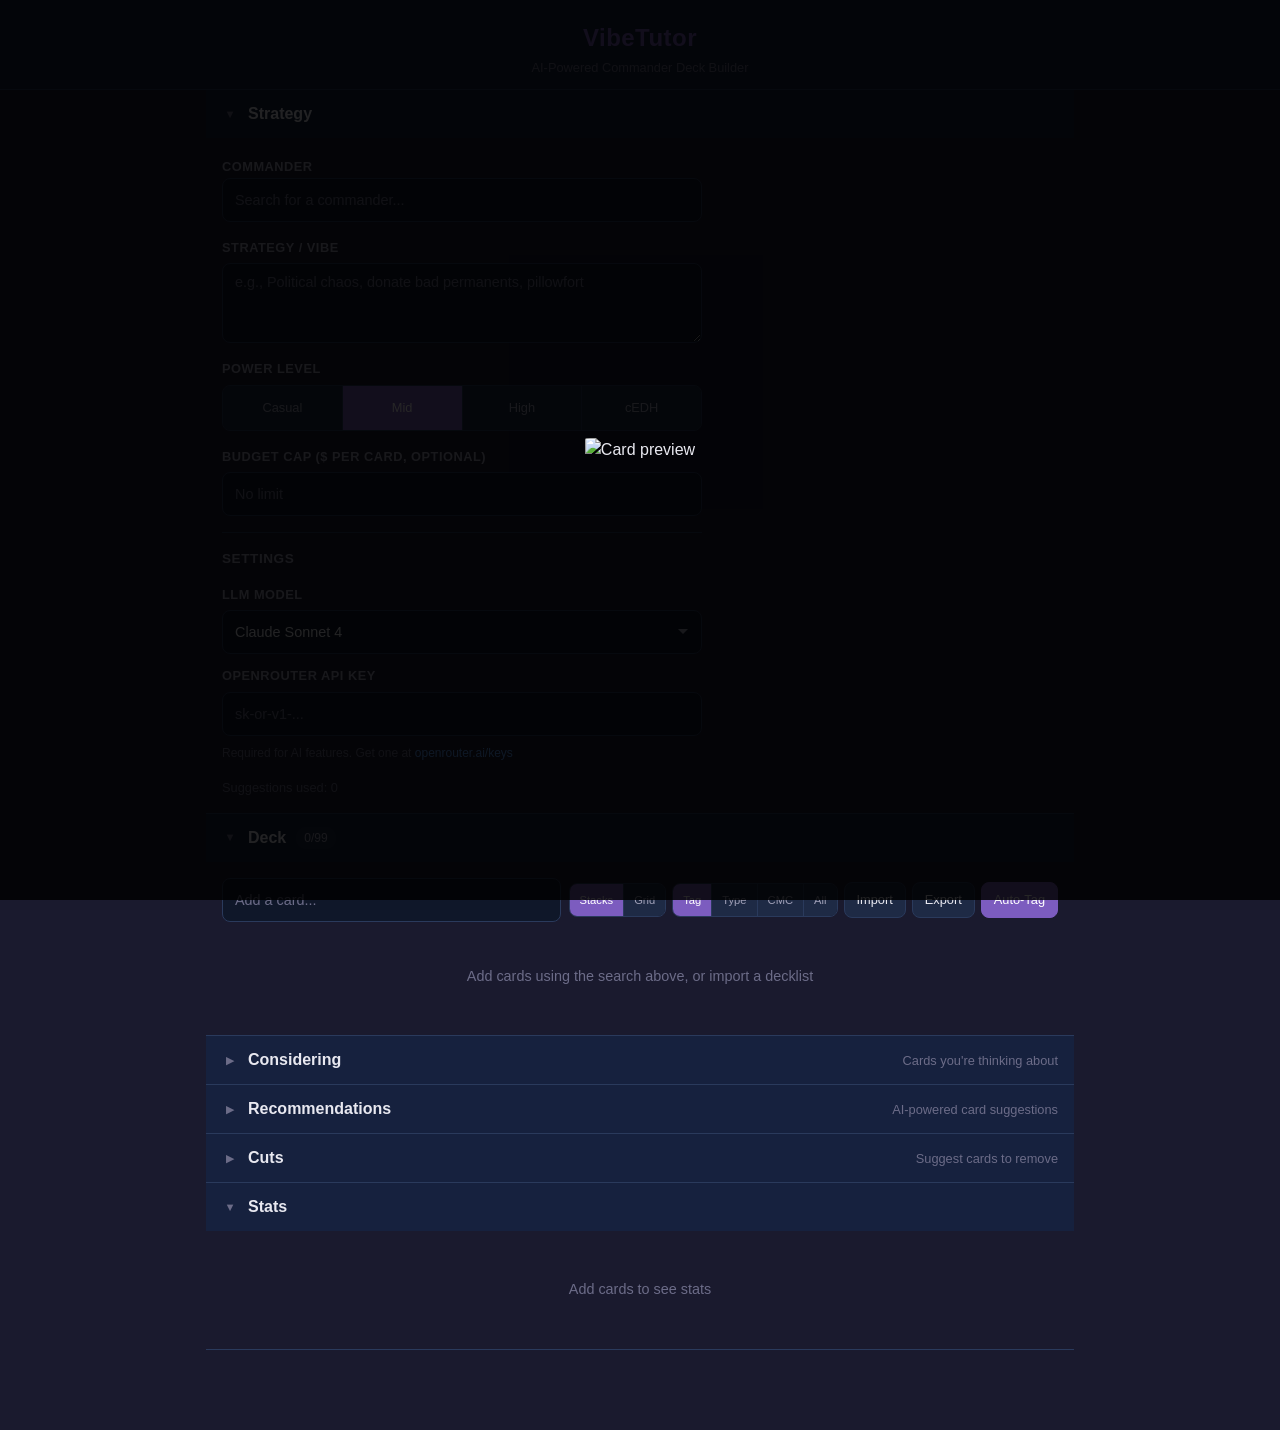
==== docs/index.html @ a7741da2 "Rename /site to /docs for GitHub Pages compatibility GitHub Pages only supports / (root) or /docs as" ====
<!DOCTYPE html>
<html lang="en">
<head>
  <meta charset="UTF-8">
  <meta name="viewport" content="width=device-width, initial-scale=1.0">
  <title>VibeTutor — MTG Deck Building Assistant</title>
  <link rel="stylesheet" href="css/style.css">
</head>
<body>
  <header class="app-header">
    <h1 class="app-title">VibeTutor</h1>
    <p class="app-subtitle">AI-Powered Commander Deck Builder</p>
  </header>

  <main class="sections-container">

    <!-- Strategy Section -->
    <section class="section" id="section-strategy" data-section="strategy" data-default-expanded="true">
      <div class="section-header" role="button" tabindex="0" aria-expanded="true" aria-controls="section-strategy-content">
        <span class="section-arrow">&#9660;</span>
        <span class="section-name">Strategy</span>
        <span class="section-badge" id="strategy-badge"></span>
        <span class="section-summary" id="strategy-summary"></span>
      </div>
      <div class="section-content" id="section-strategy-content">
        <div id="strategy-panel"></div>
      </div>
    </section>

    <!-- Deck Section -->
    <section class="section" id="section-deck" data-section="deck" data-default-expanded="true">
      <div class="section-header" role="button" tabindex="0" aria-expanded="true" aria-controls="section-deck-content">
        <span class="section-arrow">&#9660;</span>
        <span class="section-name">Deck</span>
        <span class="section-badge" id="deck-badge">0/99</span>
        <span class="section-summary" id="deck-summary"></span>
      </div>
      <div class="section-content" id="section-deck-content">
        <div id="deck-panel"></div>
      </div>
    </section>

    <!-- Considering Section -->
    <section class="section collapsed" id="section-considering" data-section="considering" data-default-expanded="false">
      <div class="section-header" role="button" tabindex="0" aria-expanded="false" aria-controls="section-considering-content">
        <span class="section-arrow">&#9654;</span>
        <span class="section-name">Considering</span>
        <span class="section-badge" id="considering-badge"></span>
        <span class="section-summary" id="considering-summary">Cards you're thinking about</span>
      </div>
      <div class="section-content" id="section-considering-content" hidden>
        <div id="considering-panel"></div>
      </div>
    </section>

    <!-- Recommendations Section -->
    <section class="section collapsed" id="section-recommendations" data-section="recommendations" data-default-expanded="false">
      <div class="section-header" role="button" tabindex="0" aria-expanded="false" aria-controls="section-recommendations-content">
        <span class="section-arrow">&#9654;</span>
        <span class="section-name">Recommendations</span>
        <span class="section-badge" id="recommendations-badge"></span>
        <span class="section-summary" id="recommendations-summary">AI-powered card suggestions</span>
      </div>
      <div class="section-content" id="section-recommendations-content" hidden>
        <div id="recommendations-panel"></div>
      </div>
    </section>

    <!-- Cuts Section -->
    <section class="section collapsed" id="section-cuts" data-section="cuts" data-default-expanded="false">
      <div class="section-header" role="button" tabindex="0" aria-expanded="false" aria-controls="section-cuts-content">
        <span class="section-arrow">&#9654;</span>
        <span class="section-name">Cuts</span>
        <span class="section-badge" id="cuts-badge"></span>
        <span class="section-summary" id="cuts-summary">Suggest cards to remove</span>
      </div>
      <div class="section-content" id="section-cuts-content" hidden>
        <div id="cuts-panel"></div>
      </div>
    </section>

    <!-- Stats Section -->
    <section class="section" id="section-stats" data-section="stats" data-default-expanded="true">
      <div class="section-header" role="button" tabindex="0" aria-expanded="true" aria-controls="section-stats-content">
        <span class="section-arrow">&#9660;</span>
        <span class="section-name">Stats</span>
        <span class="section-badge" id="stats-badge"></span>
        <span class="section-summary" id="stats-summary"></span>
      </div>
      <div class="section-content" id="section-stats-content">
        <div id="stats-panel"></div>
      </div>
    </section>

  </main>

  <!-- Toast container -->
  <div id="toast-container" class="toast-container" role="status" aria-live="polite"></div>

  <!-- Card overlay -->
  <div id="card-overlay" class="card-overlay" role="dialog" aria-label="Card preview" hidden>
    <div class="card-overlay-backdrop"></div>
    <img class="card-overlay-image" src="" alt="Card preview">
  </div>

  <script type="module" src="js/app.js"></script>
</body>
</html>
---- docs/css/style.css ----
/* ===== CSS Custom Properties (Dark Theme) ===== */
:root {
  --bg-primary: #1a1a2e;
  --bg-secondary: #16213e;
  --bg-card: #1e2a45;
  --bg-input: #0f1729;
  --bg-hover: #253555;

  --text-primary: #e8e8f0;
  --text-secondary: #a0a0b8;
  --text-muted: #6c6c88;

  --accent-primary: #7c5cbf;
  --accent-secondary: #5c9cf5;
  --accent-success: #4caf50;
  --accent-warning: #f5a623;
  --accent-danger: #e74c3c;

  --border-color: #2a3a5c;
  --border-radius: 8px;
  --border-radius-sm: 4px;

  /* MTG colors */
  --mtg-white: #f9faf4;
  --mtg-blue: #0e68ab;
  --mtg-black: #150b00;
  --mtg-red: #d3202a;
  --mtg-green: #00733e;
  --mtg-colorless: #9ca3a8;

  --section-header-height: 48px;
  --touch-target: 44px;
  --stack-clip-height: 35px;

  --transition-fast: 150ms ease;
  --transition-normal: 250ms ease;

  --font-sans: -apple-system, BlinkMacSystemFont, 'Segoe UI', Roboto, Helvetica, Arial, sans-serif;
  --font-mono: 'SF Mono', 'Fira Code', 'Fira Mono', Menlo, Consolas, monospace;
}

/* ===== Reset & Base ===== */
*, *::before, *::after {
  box-sizing: border-box;
  margin: 0;
  padding: 0;
}

html {
  font-size: 16px;
  -webkit-text-size-adjust: 100%;
}

body {
  font-family: var(--font-sans);
  background-color: var(--bg-primary);
  color: var(--text-primary);
  line-height: 1.5;
  min-height: 100vh;
  overflow-x: hidden;
  -webkit-font-smoothing: antialiased;
}

/* ===== App Header ===== */
.app-header {
  text-align: center;
  padding: 20px 16px 12px;
  border-bottom: 1px solid var(--border-color);
  background: var(--bg-secondary);
}

.app-title {
  font-size: 1.5rem;
  font-weight: 700;
  color: var(--accent-primary);
  letter-spacing: 0.02em;
}

.app-subtitle {
  font-size: 0.8rem;
  color: var(--text-muted);
  margin-top: 2px;
}

/* ===== Sections Container ===== */
.sections-container {
  max-width: 900px;
  margin: 0 auto;
  padding: 0 0 80px;
}

/* ===== Section ===== */
.section {
  border-bottom: 1px solid var(--border-color);
}

.section-header {
  display: flex;
  align-items: center;
  gap: 10px;
  min-height: var(--section-header-height);
  padding: 0 16px;
  cursor: pointer;
  user-select: none;
  -webkit-user-select: none;
  background: var(--bg-secondary);
  transition: background var(--transition-fast);
}

.section-header:hover {
  background: var(--bg-hover);
}

.section-header:focus-visible {
  outline: 2px solid var(--accent-secondary);
  outline-offset: -2px;
}

.section-arrow {
  font-size: 0.7rem;
  color: var(--text-muted);
  width: 16px;
  text-align: center;
  flex-shrink: 0;
  transition: transform var(--transition-fast);
}

.section-name {
  font-size: 1rem;
  font-weight: 600;
  color: var(--text-primary);
  flex-shrink: 0;
}

.section-badge {
  font-size: 0.75rem;
  color: var(--text-secondary);
  background: var(--bg-card);
  padding: 2px 8px;
  border-radius: 10px;
  flex-shrink: 0;
}

.section-badge:empty {
  display: none;
}

.section-summary {
  font-size: 0.8rem;
  color: var(--text-muted);
  margin-left: auto;
  white-space: nowrap;
  overflow: hidden;
  text-overflow: ellipsis;
}

.section:not(.collapsed) .section-summary {
  display: none;
}

.section-content {
  padding: 16px;
  background: var(--bg-primary);
}

.section.collapsed .section-content {
  display: none;
}

/* ===== Buttons ===== */
.btn {
  display: inline-flex;
  align-items: center;
  justify-content: center;
  gap: 6px;
  min-height: var(--touch-target);
  padding: 8px 16px;
  font-size: 0.875rem;
  font-weight: 500;
  font-family: var(--font-sans);
  color: var(--text-primary);
  background: var(--bg-card);
  border: 1px solid var(--border-color);
  border-radius: var(--border-radius);
  cursor: pointer;
  transition: background var(--transition-fast), border-color var(--transition-fast);
  -webkit-tap-highlight-color: transparent;
}

.btn:hover {
  background: var(--bg-hover);
  border-color: var(--accent-secondary);
}

.btn:focus-visible {
  outline: 2px solid var(--accent-secondary);
  outline-offset: 2px;
}

.btn-primary {
  background: var(--accent-primary);
  border-color: var(--accent-primary);
  color: #fff;
}

.btn-primary:hover {
  background: #6a4bab;
  border-color: #6a4bab;
}

.btn-success {
  background: var(--accent-success);
  border-color: var(--accent-success);
  color: #fff;
}

.btn-danger {
  background: var(--accent-danger);
  border-color: var(--accent-danger);
  color: #fff;
}

.btn-warning {
  background: var(--accent-warning);
  border-color: var(--accent-warning);
  color: #1a1a2e;
}

.btn-sm {
  min-height: 36px;
  padding: 6px 12px;
  font-size: 0.8rem;
}

/* ===== Inputs ===== */
.input {
  width: 100%;
  min-height: var(--touch-target);
  padding: 10px 12px;
  font-size: 0.9rem;
  font-family: var(--font-sans);
  color: var(--text-primary);
  background: var(--bg-input);
  border: 1px solid var(--border-color);
  border-radius: var(--border-radius);
  transition: border-color var(--transition-fast);
}

.input:focus {
  outline: none;
  border-color: var(--accent-secondary);
}

.input::placeholder {
  color: var(--text-muted);
}

textarea.input {
  resize: vertical;
  min-height: 80px;
}

select.input {
  appearance: none;
  -webkit-appearance: none;
  background-image: url("data:image/svg+xml,%3Csvg xmlns='http://www.w3.org/2000/svg' width='12' height='12' viewBox='0 0 12 12'%3E%3Cpath fill='%23a0a0b8' d='M6 8L1 3h10z'/%3E%3C/svg%3E");
  background-repeat: no-repeat;
  background-position: right 12px center;
  padding-right: 32px;
}

/* ===== Segmented Control ===== */
.segmented-control {
  display: flex;
  gap: 0;
  border: 1px solid var(--border-color);
  border-radius: var(--border-radius);
  overflow: hidden;
}

.segmented-control button {
  flex: 1;
  min-height: var(--touch-target);
  padding: 8px 12px;
  font-size: 0.8rem;
  font-weight: 500;
  font-family: var(--font-sans);
  color: var(--text-secondary);
  background: var(--bg-card);
  border: none;
  border-right: 1px solid var(--border-color);
  cursor: pointer;
  transition: background var(--transition-fast), color var(--transition-fast);
}

.segmented-control button:last-child {
  border-right: none;
}

.segmented-control button.active {
  background: var(--accent-primary);
  color: #fff;
}

.segmented-control button:hover:not(.active) {
  background: var(--bg-hover);
}

/* ===== Card Display ===== */
.card-image {
  width: 100%;
  border-radius: 4.75% / 3.5%;
  display: block;
}

.card-stack {
  margin-bottom: 16px;
}

.card-stack-header {
  display: flex;
  align-items: center;
  gap: 8px;
  padding: 8px 0;
  cursor: pointer;
  font-size: 0.85rem;
  font-weight: 600;
  color: var(--text-secondary);
}

.card-stack-header .stack-count {
  color: var(--text-muted);
  font-weight: 400;
}

.card-grid {
  display: grid;
  grid-template-columns: repeat(2, 1fr);
  gap: 8px;
}

/* ===== Card Overlay ===== */
.card-overlay {
  position: fixed;
  inset: 0;
  z-index: 1000;
  display: flex;
  align-items: center;
  justify-content: center;
  padding: 24px;
}

.card-overlay-backdrop {
  position: absolute;
  inset: 0;
  background: rgba(0, 0, 0, 0.85);
}

.card-overlay-image {
  position: relative;
  max-width: 100%;
  max-height: 90vh;
  border-radius: 4.75%;
  z-index: 1;
}

/* ===== Toast ===== */
.toast-container {
  position: fixed;
  bottom: 16px;
  left: 50%;
  transform: translateX(-50%);
  z-index: 2000;
  display: flex;
  flex-direction: column-reverse;
  gap: 8px;
  pointer-events: none;
  width: calc(100% - 32px);
  max-width: 400px;
}

.toast {
  padding: 12px 16px;
  background: var(--bg-card);
  border: 1px solid var(--border-color);
  border-radius: var(--border-radius);
  color: var(--text-primary);
  font-size: 0.85rem;
  text-align: center;
  pointer-events: auto;
  animation: toast-in 200ms ease;
}

.toast.toast-out {
  animation: toast-out 200ms ease forwards;
}

@keyframes toast-in {
  from { opacity: 0; transform: translateY(16px); }
  to { opacity: 1; transform: translateY(0); }
}

@keyframes toast-out {
  from { opacity: 1; transform: translateY(0); }
  to { opacity: 0; transform: translateY(16px); }
}

/* ===== Source Badges ===== */
.source-badge {
  display: inline-flex;
  align-items: center;
  justify-content: center;
  width: 20px;
  height: 20px;
  font-size: 0.65rem;
  font-weight: 700;
  border-radius: 50%;
  color: #fff;
}

.source-badge.source-scryfall { background: #6e5494; }
.source-badge.source-edhrec { background: #1c6ea4; }
.source-badge.source-spellbook { background: #c0392b; }

/* ===== Tag Badge ===== */
.tag-badge {
  display: inline-block;
  padding: 2px 8px;
  font-size: 0.75rem;
  font-weight: 500;
  background: var(--accent-primary);
  color: #fff;
  border-radius: 10px;
  cursor: pointer;
}

/* ===== Skeleton Loading ===== */
.skeleton {
  background: linear-gradient(90deg, var(--bg-card) 25%, var(--bg-hover) 50%, var(--bg-card) 75%);
  background-size: 200% 100%;
  animation: skeleton-shimmer 1.5s infinite;
  border-radius: var(--border-radius);
}

.skeleton-card {
  width: 100%;
  aspect-ratio: 488 / 680;
  margin-bottom: 12px;
}

@keyframes skeleton-shimmer {
  0% { background-position: 200% 0; }
  100% { background-position: -200% 0; }
}

/* ===== Action Buttons Row ===== */
.action-buttons {
  display: flex;
  gap: 8px;
  margin-top: 8px;
}

.action-buttons .btn {
  flex: 1;
}

/* ===== Dropdown ===== */
.dropdown {
  position: absolute;
  top: 100%;
  left: 0;
  right: 0;
  max-height: 300px;
  overflow-y: auto;
  background: var(--bg-card);
  border: 1px solid var(--border-color);
  border-radius: var(--border-radius);
  box-shadow: 0 8px 24px rgba(0, 0, 0, 0.4);
  z-index: 100;
}

.dropdown-item {
  display: flex;
  align-items: center;
  gap: 10px;
  padding: 8px 12px;
  cursor: pointer;
  font-size: 0.85rem;
  transition: background var(--transition-fast);
}

.dropdown-item:hover {
  background: var(--bg-hover);
}

.dropdown-item img {
  width: 36px;
  height: auto;
  border-radius: 3px;
}

/* ===== Import Modal ===== */
.modal-backdrop {
  position: fixed;
  inset: 0;
  background: rgba(0, 0, 0, 0.7);
  z-index: 500;
  display: flex;
  align-items: center;
  justify-content: center;
  padding: 16px;
}

.modal {
  background: var(--bg-secondary);
  border: 1px solid var(--border-color);
  border-radius: var(--border-radius);
  padding: 24px;
  width: 100%;
  max-width: 500px;
  max-height: 80vh;
  overflow-y: auto;
}

.modal h2 {
  font-size: 1.1rem;
  margin-bottom: 12px;
}

/* ===== Charts ===== */
.mana-curve {
  display: flex;
  align-items: flex-end;
  gap: 4px;
  height: 120px;
  padding: 8px 0;
}

.mana-curve-bar {
  flex: 1;
  display: flex;
  flex-direction: column;
  align-items: center;
  justify-content: flex-end;
  height: 100%;
}

.mana-curve-bar .bar {
  width: 100%;
  background: var(--accent-secondary);
  border-radius: 3px 3px 0 0;
  min-height: 2px;
  transition: height var(--transition-normal);
}

.mana-curve-bar .bar-label {
  font-size: 0.7rem;
  color: var(--text-muted);
  margin-top: 4px;
}

.mana-curve-bar .bar-count {
  font-size: 0.7rem;
  color: var(--text-secondary);
  margin-bottom: 2px;
}

.color-pie {
  width: 120px;
  height: 120px;
  border-radius: 50%;
  margin: 8px auto;
}

/* ===== Pills ===== */
.pill {
  display: inline-block;
  padding: 4px 10px;
  font-size: 0.75rem;
  background: var(--bg-card);
  border: 1px solid var(--border-color);
  border-radius: 12px;
  color: var(--text-secondary);
  cursor: pointer;
  transition: background var(--transition-fast);
}

.pill:hover {
  background: var(--bg-hover);
}

/* ===== Strategy Panel ===== */
.strategy-content {
  max-width: 480px;
}

.strategy-commander {
  margin-bottom: 16px;
}

.commander-display {
  text-align: center;
}

.commander-image {
  max-width: 300px;
  margin: 0 auto;
  display: block;
}

.strategy-fields {
  display: flex;
  flex-direction: column;
  gap: 16px;
  margin-top: 16px;
}

.field-group {
  display: flex;
  flex-direction: column;
  gap: 6px;
}

.field-label {
  font-size: 0.8rem;
  font-weight: 600;
  color: var(--text-secondary);
  text-transform: uppercase;
  letter-spacing: 0.04em;
}

.field-hint {
  font-size: 0.75rem;
  color: var(--text-muted);
  margin-top: 2px;
}

.field-hint a {
  color: var(--accent-secondary);
  text-decoration: none;
}

.field-hint a:hover {
  text-decoration: underline;
}

.strategy-settings {
  padding-top: 16px;
  border-top: 1px solid var(--border-color);
  display: flex;
  flex-direction: column;
  gap: 12px;
}

.settings-header {
  font-size: 0.85rem;
  margin-bottom: 4px;
}

.iteration-counter {
  font-size: 0.8rem;
  color: var(--text-muted);
  margin-top: 4px;
}

/* ===== Empty State ===== */
.empty-state {
  text-align: center;
  padding: 32px 16px;
  color: var(--text-muted);
  font-size: 0.9rem;
}

/* ===== Utility ===== */
.flex { display: flex; }
.flex-col { flex-direction: column; }
.gap-sm { gap: 8px; }
.gap-md { gap: 16px; }
.mt-sm { margin-top: 8px; }
.mt-md { margin-top: 16px; }
.mb-sm { margin-bottom: 8px; }
.mb-md { margin-bottom: 16px; }
.text-center { text-align: center; }
.relative { position: relative; }

/* ===== Deck Panel ===== */
.deck-content {
  display: flex;
  flex-direction: column;
  gap: 12px;
}

.deck-commander-display {
  text-align: center;
  margin-bottom: 4px;
}

.deck-commander-display img {
  max-width: 200px;
  border-radius: 4.75% / 3.5%;
}

.deck-toolbar {
  display: flex;
  flex-wrap: wrap;
  gap: 8px;
  align-items: center;
}

.deck-search-wrapper {
  flex: 1;
  min-width: 160px;
}

.deck-toolbar-actions {
  display: flex;
  flex-wrap: wrap;
  gap: 6px;
  align-items: center;
}

.deck-view-toggle button,
.deck-grouping-toggle button {
  padding: 6px 10px;
  font-size: 0.7rem;
  min-height: 32px;
}

/* ===== Visual Stacks (Moxfield-style) ===== */
.card-stack {
  margin-bottom: 12px;
}

.card-stack-header {
  display: flex;
  align-items: center;
  gap: 8px;
  padding: 6px 0;
  cursor: pointer;
  font-size: 0.85rem;
  font-weight: 600;
  color: var(--text-secondary);
  user-select: none;
}

.card-stack-header .section-arrow {
  font-size: 0.6rem;
}

.card-stack-header .stack-count {
  color: var(--text-muted);
  font-weight: 400;
}

.card-stack-items {
  position: relative;
}

.card-stack-item {
  position: relative;
  height: var(--stack-clip-height);
  overflow: hidden;
  cursor: pointer;
  border-left: 3px solid transparent;
  transition: border-color var(--transition-fast);
}

.card-stack-item:hover {
  border-left-color: var(--accent-secondary);
}

.card-stack-item:last-child {
  height: auto;
  overflow: visible;
}

.card-stack-item img {
  width: 100%;
  display: block;
  border-radius: 4.75% / 3.5%;
}

.card-stack-item .stack-item-overlay {
  position: absolute;
  top: 0;
  right: 4px;
  display: flex;
  align-items: center;
  gap: 4px;
  height: var(--stack-clip-height);
  opacity: 0;
  transition: opacity var(--transition-fast);
  z-index: 2;
}

.card-stack-item:hover .stack-item-overlay,
.card-stack-item:last-child .stack-item-overlay {
  opacity: 1;
}

.card-stack-item:last-child .stack-item-overlay {
  height: auto;
  top: 4px;
}

.card-remove-btn {
  width: 24px;
  height: 24px;
  display: flex;
  align-items: center;
  justify-content: center;
  background: rgba(0, 0, 0, 0.7);
  color: var(--text-primary);
  border: none;
  border-radius: 50%;
  cursor: pointer;
  font-size: 0.9rem;
  line-height: 1;
  transition: background var(--transition-fast);
}

.card-remove-btn:hover {
  background: var(--accent-danger);
}

/* ===== Deck Grid View ===== */
.deck-grid-item {
  position: relative;
  cursor: pointer;
}

.deck-grid-item img {
  width: 100%;
  display: block;
  border-radius: 4.75% / 3.5%;
}

.deck-grid-item .grid-item-overlay {
  position: absolute;
  top: 4px;
  right: 4px;
  display: flex;
  align-items: center;
  gap: 4px;
  opacity: 0;
  transition: opacity var(--transition-fast);
}

.deck-grid-item:hover .grid-item-overlay {
  opacity: 1;
}

/* ===== Tag Editor ===== */
.tag-editor {
  position: absolute;
  top: 100%;
  left: 0;
  min-width: 160px;
  max-height: 200px;
  overflow-y: auto;
  background: var(--bg-card);
  border: 1px solid var(--border-color);
  border-radius: var(--border-radius);
  box-shadow: 0 8px 24px rgba(0, 0, 0, 0.4);
  z-index: 200;
  padding: 4px 0;
}

.tag-editor-item {
  padding: 6px 12px;
  font-size: 0.8rem;
  cursor: pointer;
  color: var(--text-primary);
  transition: background var(--transition-fast);
}

.tag-editor-item:hover {
  background: var(--bg-hover);
}

.tag-editor-item.active {
  color: var(--accent-secondary);
  font-weight: 600;
}

.tag-editor-input {
  margin: 4px 8px;
}

.tag-editor-input input {
  width: 100%;
  padding: 4px 8px;
  font-size: 0.8rem;
  font-family: var(--font-sans);
  background: var(--bg-input);
  border: 1px solid var(--border-color);
  border-radius: var(--border-radius-sm);
  color: var(--text-primary);
}

.tag-editor-input input:focus {
  outline: none;
  border-color: var(--accent-secondary);
}

/* ===== Import Results ===== */
.import-results {
  margin-top: 12px;
  font-size: 0.85rem;
}

.import-results .import-found {
  color: var(--accent-success);
}

.import-results .import-missing {
  color: var(--accent-warning);
  margin-top: 8px;
}

.import-results .import-missing ul {
  list-style: none;
  margin-top: 4px;
  padding-left: 0;
  font-size: 0.8rem;
  color: var(--text-muted);
}

.import-loading {
  text-align: center;
  padding: 16px;
  color: var(--text-muted);
}

/* ===== Export Dropdown ===== */
.export-dropdown {
  position: absolute;
  bottom: 100%;
  right: 0;
  min-width: 140px;
  background: var(--bg-card);
  border: 1px solid var(--border-color);
  border-radius: var(--border-radius);
  box-shadow: 0 -4px 16px rgba(0, 0, 0, 0.4);
  z-index: 200;
  padding: 4px 0;
  margin-bottom: 4px;
}

.export-dropdown-item {
  padding: 8px 12px;
  font-size: 0.8rem;
  cursor: pointer;
  color: var(--text-primary);
  transition: background var(--transition-fast);
}

.export-dropdown-item:hover {
  background: var(--bg-hover);
}

/* ===== Recommendation / Cut Cards ===== */
.rec-card {
  margin-bottom: 16px;
  border: 1px solid var(--border-color);
  border-radius: var(--border-radius);
  overflow: hidden;
  background: var(--bg-card);
}

.rec-card .card-image {
  border-radius: 0;
}

.rec-card-info {
  padding: 12px;
  display: flex;
  flex-direction: column;
  gap: 8px;
}

.rec-pitch {
  font-size: 0.85rem;
  color: var(--text-secondary);
  line-height: 1.4;
}

.combo-alert {
  font-size: 0.8rem;
  font-weight: 600;
  color: var(--accent-warning);
  background: rgba(245, 166, 35, 0.1);
  padding: 6px 10px;
  border-radius: var(--border-radius-sm);
  border-left: 3px solid var(--accent-warning);
}

.recs-input-area {
  margin-bottom: 16px;
}

/* ===== Stats Panel ===== */
.stats-content {
  display: flex;
  flex-direction: column;
  gap: 20px;
}

.stats-grid {
  display: flex;
  gap: 12px;
  flex-wrap: wrap;
}

.stat-box {
  flex: 1;
  min-width: 80px;
  text-align: center;
  padding: 12px 8px;
  background: var(--bg-card);
  border-radius: var(--border-radius);
  border: 1px solid var(--border-color);
}

.stat-value {
  font-size: 1.3rem;
  font-weight: 700;
  color: var(--accent-secondary);
}

.stat-label {
  font-size: 0.7rem;
  color: var(--text-muted);
  text-transform: uppercase;
  margin-top: 2px;
}

.stat-bracket {
  font-size: 0.85rem;
  color: var(--text-secondary);
}

.stat-bracket strong {
  color: var(--accent-warning);
  font-size: 1.3rem;
}

.stats-section {
  padding-top: 4px;
}

.stats-color-row {
  display: flex;
  align-items: center;
  gap: 16px;
  flex-wrap: wrap;
}

.color-legend {
  display: flex;
  flex-direction: column;
  gap: 4px;
  font-size: 0.8rem;
  color: var(--text-secondary);
}

.color-legend-item {
  display: flex;
  align-items: center;
  gap: 6px;
}

.color-dot {
  width: 12px;
  height: 12px;
  border-radius: 50%;
  flex-shrink: 0;
  border: 1px solid rgba(255,255,255,0.2);
}

.type-breakdown {
  display: flex;
  flex-direction: column;
  gap: 6px;
}

.type-row {
  display: grid;
  grid-template-columns: 100px 30px 1fr;
  align-items: center;
  gap: 8px;
  font-size: 0.8rem;
  color: var(--text-secondary);
}

.type-count {
  text-align: right;
  font-weight: 600;
  color: var(--text-primary);
}

.type-bar {
  height: 8px;
  background: var(--bg-input);
  border-radius: 4px;
  overflow: hidden;
}

.type-bar-fill {
  height: 100%;
  background: var(--accent-secondary);
  border-radius: 4px;
  transition: width var(--transition-normal);
}

.combo-item {
  padding: 8px 0;
  border-bottom: 1px solid var(--border-color);
}

.combo-item:last-child {
  border-bottom: none;
}

.combo-cards {
  font-size: 0.85rem;
  color: var(--text-primary);
}

.combo-desc {
  font-size: 0.75rem;
  color: var(--text-muted);
  margin-top: 2px;
}

/* ===== Loading Status ===== */
.loading-status {
  text-align: center;
  padding: 16px;
  color: var(--text-muted);
  font-size: 0.85rem;
}

/* ===== Error State ===== */
.error-state {
  text-align: center;
  padding: 24px 16px;
  color: var(--accent-danger);
  font-size: 0.9rem;
}

.error-state .btn {
  margin-top: 12px;
}

/* ===== API Key Missing Banner ===== */
.api-key-missing {
  text-align: center;
  padding: 16px;
  background: rgba(245, 166, 35, 0.1);
  border: 1px solid var(--accent-warning);
  border-radius: var(--border-radius);
  color: var(--accent-warning);
  font-size: 0.85rem;
  margin-bottom: 12px;
}

/* ===== Animations ===== */
.fade-in {
  animation: fade-in var(--transition-fast);
}

@keyframes fade-in {
  from { opacity: 0; }
  to { opacity: 1; }
}

.card-overlay {
  animation: fade-in var(--transition-fast);
}

/* ===== Accessibility Focus Styles ===== */
.btn:focus-visible,
.segmented-control button:focus-visible,
.tag-badge:focus-visible,
.dropdown-item:focus-visible,
.pill:focus-visible {
  outline: 2px solid var(--accent-secondary);
  outline-offset: 2px;
}

/* ===== Responsive ===== */
@media (min-width: 768px) {
  .card-grid {
    grid-template-columns: repeat(3, 1fr);
  }

  .sections-container {
    padding: 0 16px 80px;
  }
}

@media (min-width: 1024px) {
  .card-grid {
    grid-template-columns: repeat(4, 1fr);
  }
}
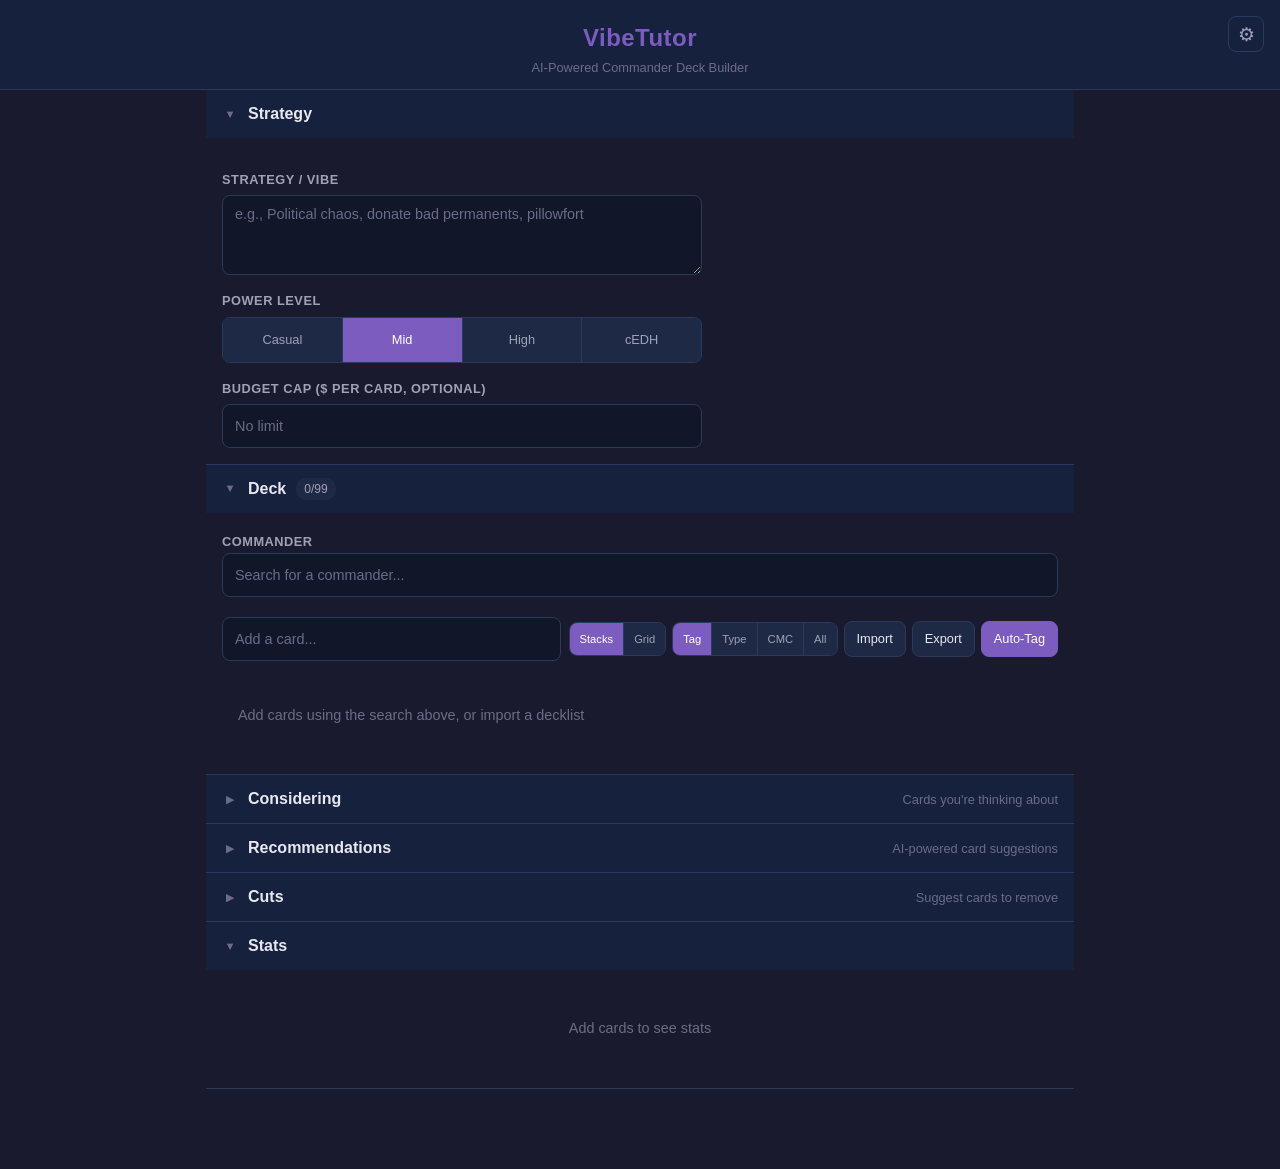
==== commit 5b3d401c: "Improve deck panel UI: settings menu, commander in deck, options menu, CMC sort, mobile 2-col - Move" ====
--- a/docs/index.html
+++ b/docs/index.html
@@ -10,7 +10,29 @@
   <header class="app-header">
     <h1 class="app-title">VibeTutor</h1>
     <p class="app-subtitle">AI-Powered Commander Deck Builder</p>
+    <button id="settings-toggle" class="settings-gear-btn" aria-label="Settings">&#9881;</button>
   </header>
+
+  <div id="settings-dropdown" class="settings-dropdown" hidden>
+    <div class="field-group">
+      <label class="field-label" for="settings-model">LLM Model</label>
+      <select id="settings-model" class="input">
+        <option value="anthropic/claude-sonnet-4">Claude Sonnet 4</option>
+        <option value="anthropic/claude-haiku-4">Claude Haiku 4</option>
+        <option value="google/gemini-2.5-flash">Gemini 2.5 Flash</option>
+        <option value="openai/gpt-4o-mini">GPT-4o Mini</option>
+        <option value="openai/gpt-4o">GPT-4o</option>
+      </select>
+    </div>
+    <div class="field-group">
+      <label class="field-label" for="settings-api-key">OpenRouter API Key</label>
+      <input type="password" id="settings-api-key" class="input" placeholder="sk-or-v1-...">
+      <p class="field-hint">Required for AI features. Get one at <a href="https://openrouter.ai/keys" target="_blank" rel="noopener">openrouter.ai/keys</a></p>
+    </div>
+    <div class="iteration-counter" id="settings-iteration-counter">
+      Suggestions used: 0
+    </div>
+  </div>
 
   <main class="sections-container">
 
--- a/docs/css/style.css
+++ b/docs/css/style.css
@@ -30,7 +30,7 @@
 
   --section-header-height: 48px;
   --touch-target: 44px;
-  --stack-clip-height: 35px;
+  --stack-clip-height: 40px;
 
   --transition-fast: 150ms ease;
   --transition-normal: 250ms ease;
@@ -67,6 +67,7 @@
   padding: 20px 16px 12px;
   border-bottom: 1px solid var(--border-color);
   background: var(--bg-secondary);
+  position: relative;
 }
 
 .app-title {
@@ -80,6 +81,38 @@
   font-size: 0.8rem;
   color: var(--text-muted);
   margin-top: 2px;
+}
+
+/* ===== Settings Gear & Dropdown ===== */
+.settings-gear-btn {
+  position: absolute;
+  top: 16px;
+  right: 16px;
+  width: 36px;
+  height: 36px;
+  display: flex;
+  align-items: center;
+  justify-content: center;
+  background: transparent;
+  border: 1px solid var(--border-color);
+  border-radius: 8px;
+  color: var(--text-secondary);
+  font-size: 1.2rem;
+  cursor: pointer;
+  transition: background var(--transition-fast), color var(--transition-fast);
+}
+
+.settings-gear-btn:hover {
+  background: var(--bg-hover);
+  color: var(--text-primary);
+}
+
+.settings-dropdown {
+  max-width: 900px;
+  margin: 0 auto;
+  padding: 16px;
+  background: var(--bg-secondary);
+  border-bottom: 1px solid var(--border-color);
 }
 
 /* ===== Sections Container ===== */
@@ -348,6 +381,10 @@
   align-items: center;
   justify-content: center;
   padding: 24px;
+}
+
+.card-overlay[hidden] {
+  display: none;
 }
 
 .card-overlay-backdrop {
@@ -690,14 +727,19 @@
   gap: 12px;
 }
 
-.deck-commander-display {
-  text-align: center;
-  margin-bottom: 4px;
-}
-
-.deck-commander-display img {
+.deck-commander-section {
+  margin-bottom: 8px;
+}
+
+.deck-commander-section img.commander-image {
   max-width: 200px;
   border-radius: 4.75% / 3.5%;
+  display: block;
+  margin: 0 auto;
+}
+
+#deck-commander-selected {
+  text-align: center;
 }
 
 .deck-toolbar {
@@ -758,18 +800,23 @@
 
 .card-stack-item {
   position: relative;
-  height: var(--stack-clip-height);
+  aspect-ratio: 488 / 90;
   overflow: hidden;
   cursor: pointer;
   border-left: 3px solid transparent;
   transition: border-color var(--transition-fast);
 }
 
+.card-stack-item:not(:last-child) {
+  margin-bottom: -3.5%;
+}
+
 .card-stack-item:hover {
   border-left-color: var(--accent-secondary);
 }
 
 .card-stack-item:last-child {
+  aspect-ratio: auto;
   height: auto;
   overflow: visible;
 }
@@ -787,7 +834,7 @@
   display: flex;
   align-items: center;
   gap: 4px;
-  height: var(--stack-clip-height);
+  height: 100%;
   opacity: 0;
   transition: opacity var(--transition-fast);
   z-index: 2;
@@ -803,7 +850,7 @@
   top: 4px;
 }
 
-.card-remove-btn {
+.card-options-btn {
   width: 24px;
   height: 24px;
   display: flex;
@@ -814,13 +861,36 @@
   border: none;
   border-radius: 50%;
   cursor: pointer;
-  font-size: 0.9rem;
+  font-size: 1.1rem;
   line-height: 1;
   transition: background var(--transition-fast);
 }
 
-.card-remove-btn:hover {
-  background: var(--accent-danger);
+.card-options-btn:hover {
+  background: var(--accent-primary);
+}
+
+.card-options-menu {
+  min-width: 160px;
+  background: var(--bg-card);
+  border: 1px solid var(--border-color);
+  border-radius: 8px;
+  box-shadow: 0 8px 24px rgba(0, 0, 0, 0.4);
+  z-index: 200;
+  padding: 4px 0;
+  overflow: hidden;
+}
+
+.card-options-item {
+  padding: 8px 12px;
+  font-size: 0.8rem;
+  color: var(--text-primary);
+  cursor: pointer;
+  transition: background var(--transition-fast);
+}
+
+.card-options-item:hover {
+  background: var(--bg-hover);
 }
 
 /* ===== Deck Grid View ===== */
@@ -1189,10 +1259,42 @@
   outline-offset: 2px;
 }
 
+/* ===== Mobile Two-Column Stacks ===== */
+@media (max-width: 767px) {
+  #deck-cards.mobile-two-col {
+    display: flex;
+    flex-wrap: wrap;
+    gap: 8px;
+  }
+
+  #deck-cards.mobile-two-col .card-stack {
+    width: calc(50% - 4px);
+  }
+}
+
 /* ===== Responsive ===== */
 @media (min-width: 768px) {
+  .deck-mobile-cols-btn {
+    display: none;
+  }
   .card-grid {
     grid-template-columns: repeat(3, 1fr);
+  }
+
+  #deck-cards {
+    display: flex;
+    flex-wrap: wrap;
+    gap: 16px;
+  }
+
+  .card-stack {
+    width: 250px;
+  }
+
+  #recs-results {
+    display: grid;
+    grid-template-columns: repeat(auto-fill, minmax(250px, 1fr));
+    gap: 16px;
   }
 
   .sections-container {
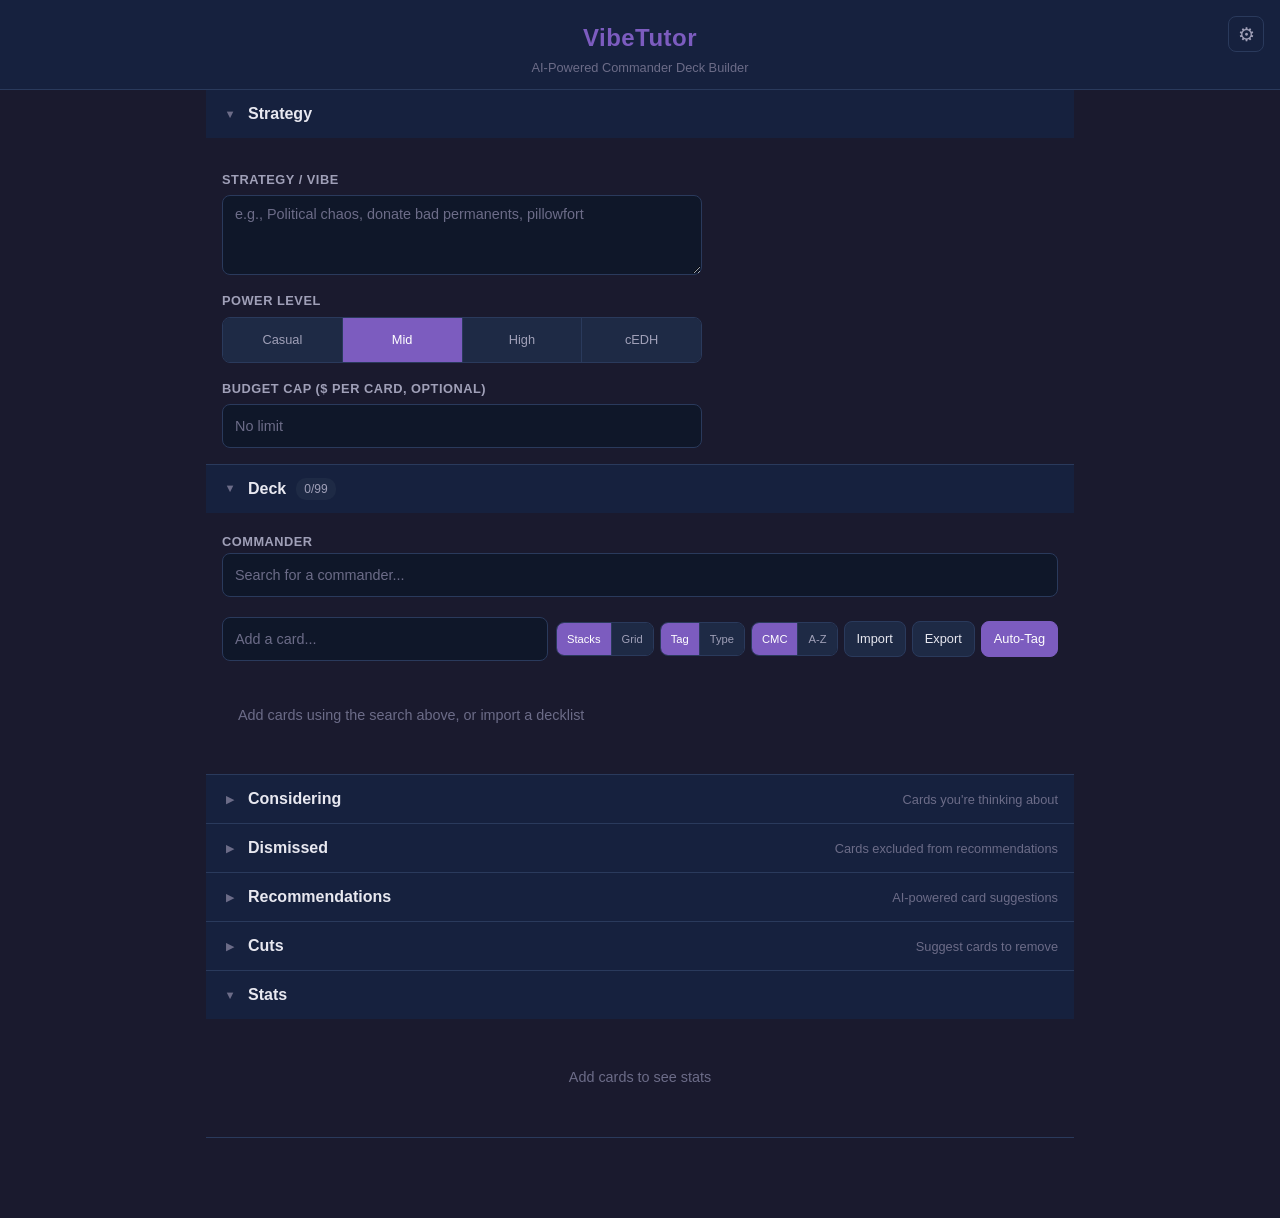
==== commit d72d6ba8: "Add Dismissed panel and make Dismiss button red - Dismiss button is now red (btn-danger) in recommen" ====
--- a/docs/index.html
+++ b/docs/index.html
@@ -75,6 +75,19 @@
       </div>
     </section>
 
+    <!-- Dismissed Section -->
+    <section class="section collapsed" id="section-dismissed" data-section="dismissed" data-default-expanded="false">
+      <div class="section-header" role="button" tabindex="0" aria-expanded="false" aria-controls="section-dismissed-content">
+        <span class="section-arrow">&#9654;</span>
+        <span class="section-name">Dismissed</span>
+        <span class="section-badge" id="dismissed-badge"></span>
+        <span class="section-summary" id="dismissed-summary">Cards excluded from recommendations</span>
+      </div>
+      <div class="section-content" id="section-dismissed-content" hidden>
+        <div id="dismissed-panel"></div>
+      </div>
+    </section>
+
     <!-- Recommendations Section -->
     <section class="section collapsed" id="section-recommendations" data-section="recommendations" data-default-expanded="false">
       <div class="section-header" role="button" tabindex="0" aria-expanded="false" aria-controls="section-recommendations-content">
--- a/docs/css/style.css
+++ b/docs/css/style.css
@@ -49,6 +49,7 @@
 html {
   font-size: 16px;
   -webkit-text-size-adjust: 100%;
+  overflow-anchor: none;
 }
 
 body {
@@ -495,10 +496,12 @@
   display: flex;
   gap: 8px;
   margin-top: 8px;
+  flex-wrap: wrap;
 }
 
 .action-buttons .btn {
   flex: 1;
+  min-width: 0;
 }
 
 /* ===== Dropdown ===== */
@@ -762,7 +765,9 @@
 }
 
 .deck-view-toggle button,
-.deck-grouping-toggle button {
+.deck-grouping-toggle button,
+.deck-sorting-toggle button,
+.deck-cols-toggle button {
   padding: 6px 10px;
   font-size: 0.7rem;
   min-height: 32px;
@@ -803,7 +808,8 @@
   aspect-ratio: 488 / 90;
   overflow: hidden;
   cursor: pointer;
-  border-left: 3px solid transparent;
+  border: 3px solid transparent;
+  border-radius: 4.75% / 3.5%;
   transition: border-color var(--transition-fast);
 }
 
@@ -812,7 +818,7 @@
 }
 
 .card-stack-item:hover {
-  border-left-color: var(--accent-secondary);
+  border-color: var(--accent-secondary);
 }
 
 .card-stack-item:last-child {
@@ -821,6 +827,17 @@
   overflow: visible;
 }
 
+.card-stack-item.expanded {
+  aspect-ratio: auto;
+  overflow: visible;
+  z-index: 10;
+  border: 3px solid var(--accent-secondary);
+}
+
+.card-stack-item.expanded img {
+  box-shadow: 0 4px 20px rgba(0, 0, 0, 0.6);
+}
+
 .card-stack-item img {
   width: 100%;
   display: block;
@@ -829,25 +846,18 @@
 
 .card-stack-item .stack-item-overlay {
   position: absolute;
-  top: 0;
-  right: 4px;
+  bottom: 4px;
+  left: 4px;
   display: flex;
   align-items: center;
   gap: 4px;
-  height: 100%;
   opacity: 0;
   transition: opacity var(--transition-fast);
   z-index: 2;
 }
 
-.card-stack-item:hover .stack-item-overlay,
-.card-stack-item:last-child .stack-item-overlay {
+.card-stack-item.expanded .stack-item-overlay {
   opacity: 1;
-}
-
-.card-stack-item:last-child .stack-item-overlay {
-  height: auto;
-  top: 4px;
 }
 
 .card-options-btn {
@@ -1036,10 +1046,21 @@
   border-radius: var(--border-radius);
   overflow: hidden;
   background: var(--bg-card);
+  display: flex;
+  flex-wrap: wrap;
+  align-items: flex-start;
+}
+
+.rec-card > .action-buttons {
+  width: 100%;
+  padding: 0 12px 12px;
 }
 
 .rec-card .card-image {
   border-radius: 0;
+  width: 160px;
+  min-width: 160px;
+  cursor: pointer;
 }
 
 .rec-card-info {
@@ -1047,6 +1068,8 @@
   display: flex;
   flex-direction: column;
   gap: 8px;
+  flex: 1;
+  min-width: 0;
 }
 
 .rec-pitch {
@@ -1261,13 +1284,15 @@
 
 /* ===== Mobile Two-Column Stacks ===== */
 @media (max-width: 767px) {
-  #deck-cards.mobile-two-col {
+  #deck-cards.mobile-two-col,
+  #considering-cards.mobile-two-col {
     display: flex;
     flex-wrap: wrap;
     gap: 8px;
   }
 
-  #deck-cards.mobile-two-col .card-stack {
+  #deck-cards.mobile-two-col .card-stack,
+  #considering-cards.mobile-two-col .card-stack {
     width: calc(50% - 4px);
   }
 }
@@ -1281,7 +1306,8 @@
     grid-template-columns: repeat(3, 1fr);
   }
 
-  #deck-cards {
+  #deck-cards,
+  #considering-cards {
     display: flex;
     flex-wrap: wrap;
     gap: 16px;
@@ -1293,7 +1319,7 @@
 
   #recs-results {
     display: grid;
-    grid-template-columns: repeat(auto-fill, minmax(250px, 1fr));
+    grid-template-columns: repeat(auto-fill, minmax(400px, 1fr));
     gap: 16px;
   }
 
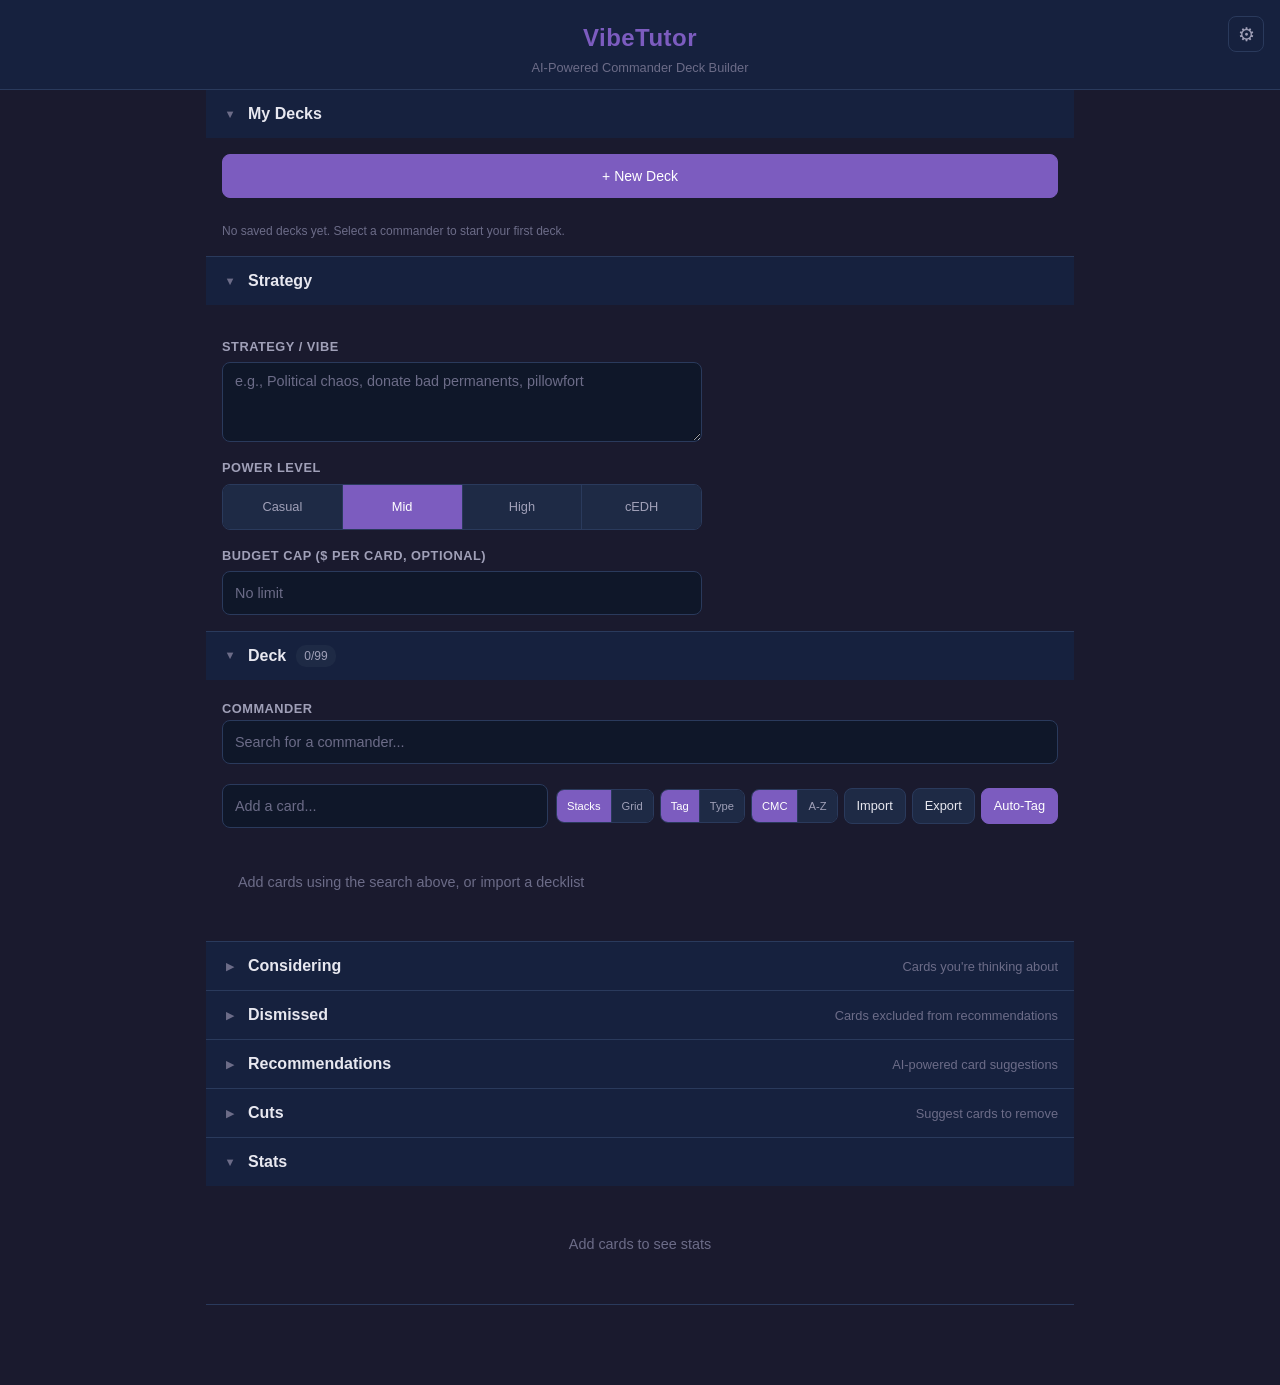
==== commit cf8fd8fe: "Add multi-deck management with localStorage persistence Introduces a "My Decks" panel as the first c" ====
--- a/docs/index.html
+++ b/docs/index.html
@@ -35,6 +35,19 @@
   </div>
 
   <main class="sections-container">
+
+    <!-- My Decks Section -->
+    <section class="section" id="section-mydecks" data-section="mydecks" data-default-expanded="true">
+      <div class="section-header" role="button" tabindex="0" aria-expanded="true" aria-controls="section-mydecks-content">
+        <span class="section-arrow">&#9660;</span>
+        <span class="section-name">My Decks</span>
+        <span class="section-badge" id="mydecks-badge"></span>
+        <span class="section-summary" id="mydecks-summary"></span>
+      </div>
+      <div class="section-content" id="section-mydecks-content">
+        <div id="mydecks-panel"></div>
+      </div>
+    </section>
 
     <!-- Strategy Section -->
     <section class="section" id="section-strategy" data-section="strategy" data-default-expanded="true">
--- a/docs/css/style.css
+++ b/docs/css/style.css
@@ -1039,6 +1039,74 @@
   background: var(--bg-hover);
 }
 
+/* ===== My Decks Tiles ===== */
+.mydecks-content {
+  display: flex;
+  flex-direction: column;
+  gap: 12px;
+}
+
+.deck-tile {
+  margin-bottom: 0;
+  border: 1px solid var(--border-color);
+  border-radius: var(--border-radius);
+  overflow: hidden;
+  background: var(--bg-card);
+  display: flex;
+  flex-wrap: wrap;
+  align-items: flex-start;
+}
+
+.deck-tile-active {
+  border-color: var(--accent-success);
+  box-shadow: 0 0 0 1px var(--accent-success);
+}
+
+.deck-tile .card-image {
+  border-radius: 0;
+  width: 140px;
+  min-width: 140px;
+  cursor: default;
+}
+
+.deck-tile-no-img {
+  width: 140px;
+  min-width: 140px;
+  height: 100px;
+  background: var(--bg-input);
+  display: flex;
+  align-items: center;
+  justify-content: center;
+}
+
+.deck-tile-info {
+  padding: 12px;
+  display: flex;
+  flex-direction: column;
+  gap: 6px;
+  flex: 1;
+  min-width: 0;
+}
+
+.deck-tile-name {
+  font-weight: 600;
+  font-size: 1rem;
+  outline: none;
+  border-radius: 4px;
+  padding: 1px 4px;
+  margin: -1px -4px;
+}
+
+.deck-tile-name[contenteditable="true"] {
+  background: var(--bg-input);
+  box-shadow: 0 0 0 1px var(--accent-primary);
+}
+
+.deck-tile > .action-buttons {
+  width: 100%;
+  padding: 0 12px 12px;
+}
+
 /* ===== Recommendation / Cut Cards ===== */
 .rec-card {
   margin-bottom: 16px;
@@ -1285,14 +1353,16 @@
 /* ===== Mobile Two-Column Stacks ===== */
 @media (max-width: 767px) {
   #deck-cards.mobile-two-col,
-  #considering-cards.mobile-two-col {
+  #considering-cards.mobile-two-col,
+  #dismissed-cards.mobile-two-col {
     display: flex;
     flex-wrap: wrap;
     gap: 8px;
   }
 
   #deck-cards.mobile-two-col .card-stack,
-  #considering-cards.mobile-two-col .card-stack {
+  #considering-cards.mobile-two-col .card-stack,
+  #dismissed-cards.mobile-two-col .card-stack {
     width: calc(50% - 4px);
   }
 }
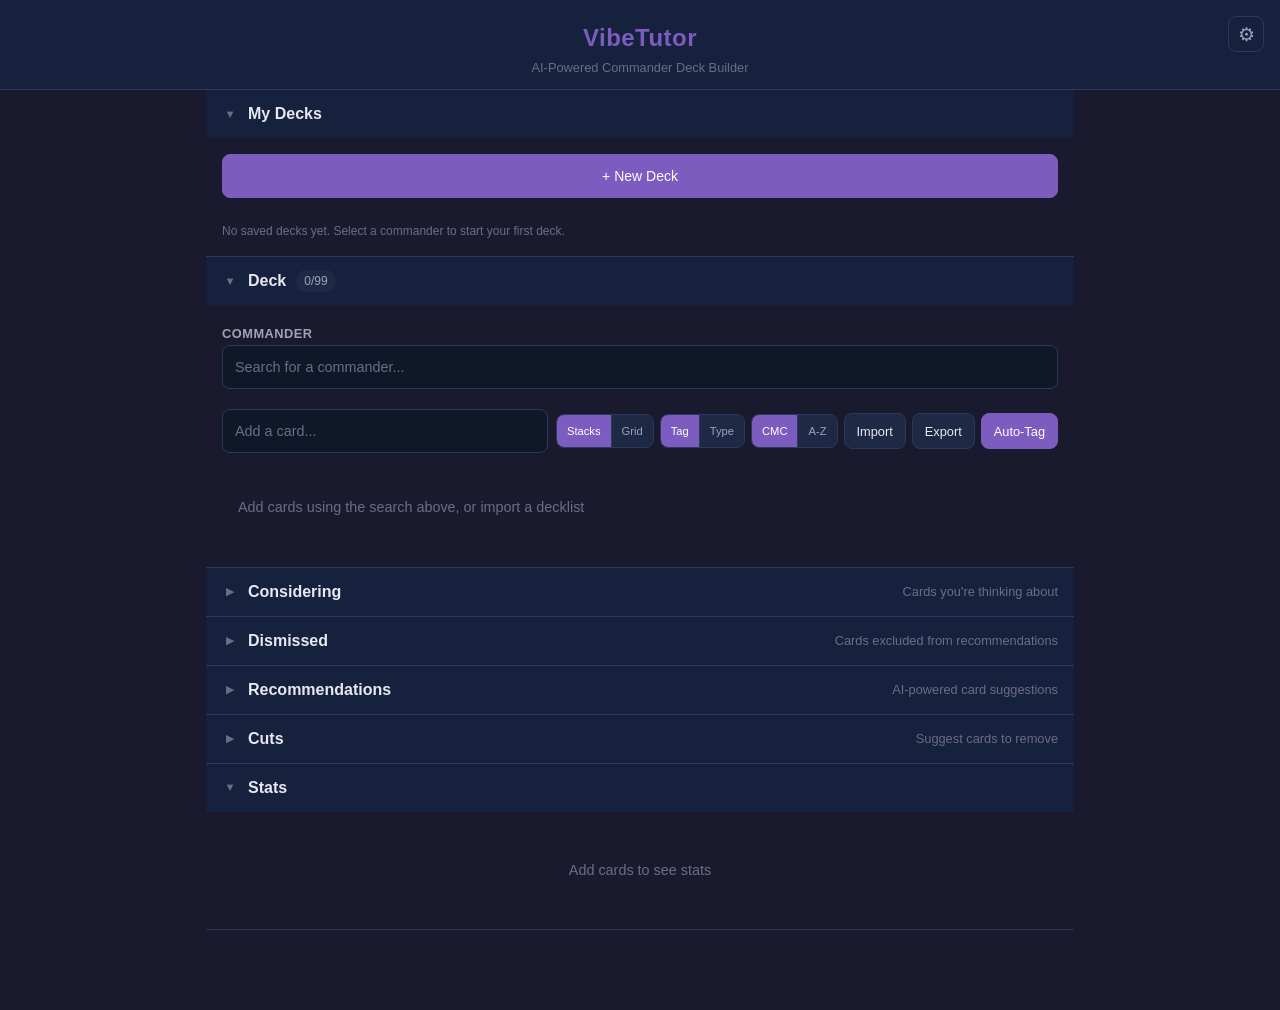
==== commit 86d2517a: "Enrich LLM prompts with deck analytics and restructure Strategy UI Prompt enrichment: - Add per-card" ====
--- a/docs/index.html
+++ b/docs/index.html
@@ -46,19 +46,6 @@
       </div>
       <div class="section-content" id="section-mydecks-content">
         <div id="mydecks-panel"></div>
-      </div>
-    </section>
-
-    <!-- Strategy Section -->
-    <section class="section" id="section-strategy" data-section="strategy" data-default-expanded="true">
-      <div class="section-header" role="button" tabindex="0" aria-expanded="true" aria-controls="section-strategy-content">
-        <span class="section-arrow">&#9660;</span>
-        <span class="section-name">Strategy</span>
-        <span class="section-badge" id="strategy-badge"></span>
-        <span class="section-summary" id="strategy-summary"></span>
-      </div>
-      <div class="section-content" id="section-strategy-content">
-        <div id="strategy-panel"></div>
       </div>
     </section>
 
--- a/docs/css/style.css
+++ b/docs/css/style.css
@@ -629,32 +629,7 @@
   background: var(--bg-hover);
 }
 
-/* ===== Strategy Panel ===== */
-.strategy-content {
-  max-width: 480px;
-}
-
-.strategy-commander {
-  margin-bottom: 16px;
-}
-
-.commander-display {
-  text-align: center;
-}
-
-.commander-image {
-  max-width: 300px;
-  margin: 0 auto;
-  display: block;
-}
-
-.strategy-fields {
-  display: flex;
-  flex-direction: column;
-  gap: 16px;
-  margin-top: 16px;
-}
-
+/* ===== Shared Form Styles ===== */
 .field-group {
   display: flex;
   flex-direction: column;
@@ -738,11 +713,27 @@
   max-width: 200px;
   border-radius: 4.75% / 3.5%;
   display: block;
-  margin: 0 auto;
-}
-
-#deck-commander-selected {
-  text-align: center;
+}
+
+.commander-with-strategy {
+  display: flex;
+  gap: 16px;
+  align-items: flex-start;
+}
+
+.commander-strategy-area {
+  flex: 1;
+  display: flex;
+  flex-direction: column;
+  gap: 6px;
+}
+
+@media (max-width: 600px) {
+  .commander-with-strategy {
+    flex-direction: column;
+    max-width: 200px;
+    margin: 0 auto;
+  }
 }
 
 .deck-toolbar {
@@ -1156,6 +1147,10 @@
   border-left: 3px solid var(--accent-warning);
 }
 
+.recs-settings {
+  margin-bottom: 16px;
+}
+
 .recs-input-area {
   margin-bottom: 16px;
 }
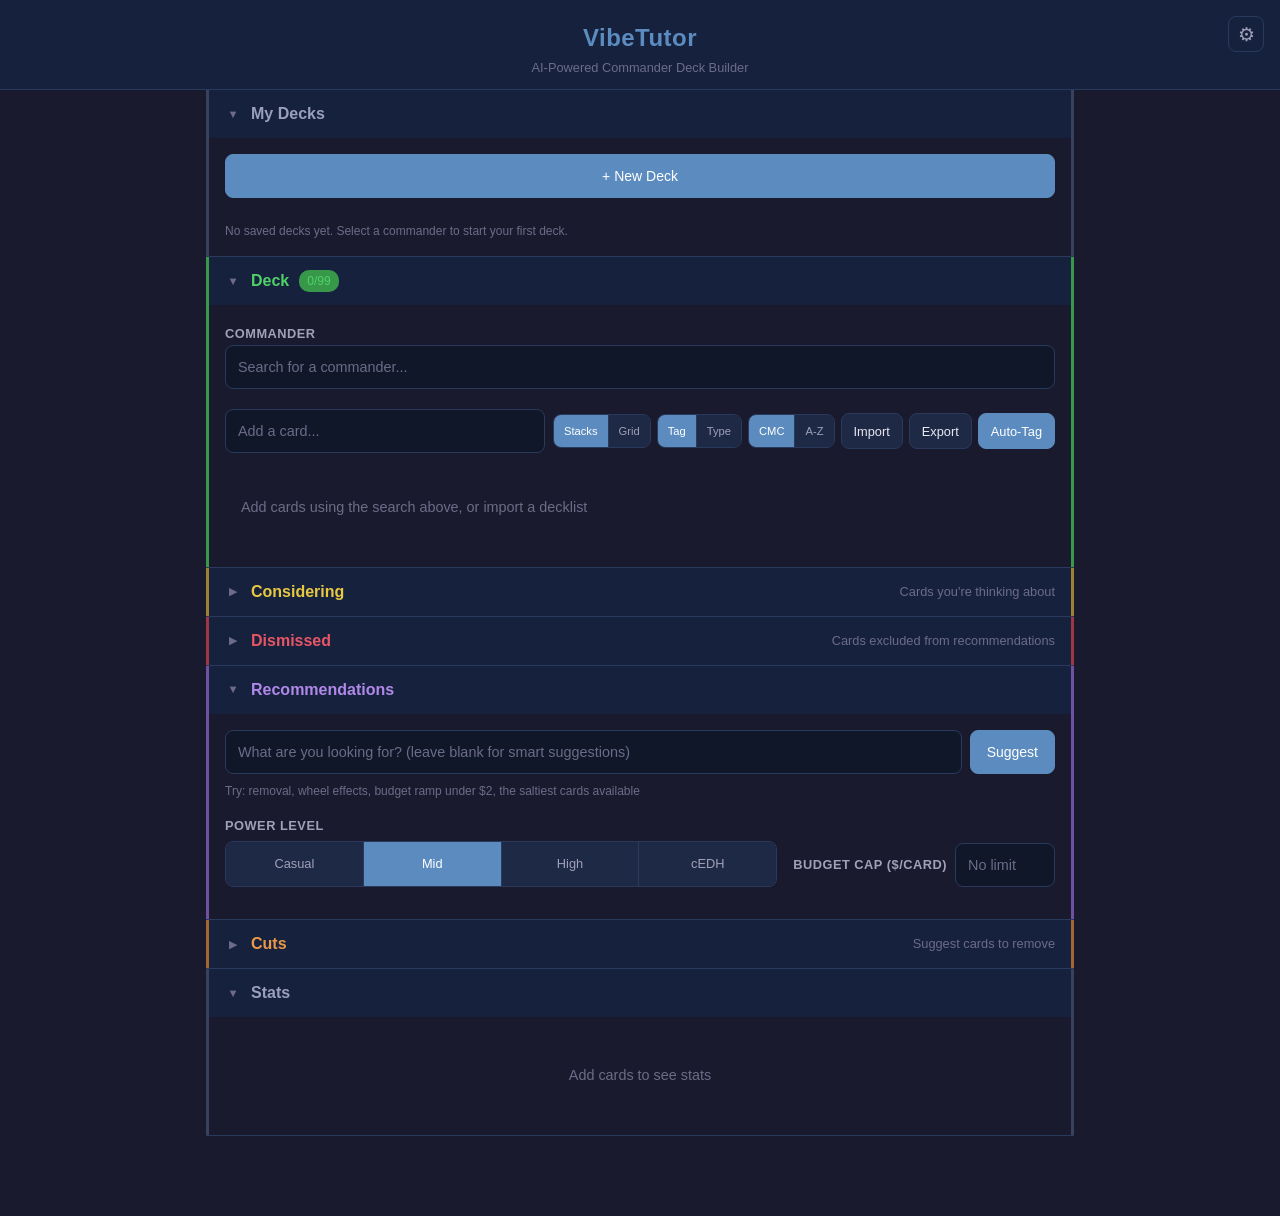
==== commit b74922c0: "Add color stripes to section headers, expand Recommendations by default - Section headers now have l" ====
--- a/docs/index.html
+++ b/docs/index.html
@@ -89,14 +89,14 @@
     </section>
 
     <!-- Recommendations Section -->
-    <section class="section collapsed" id="section-recommendations" data-section="recommendations" data-default-expanded="false">
-      <div class="section-header" role="button" tabindex="0" aria-expanded="false" aria-controls="section-recommendations-content">
-        <span class="section-arrow">&#9654;</span>
+    <section class="section" id="section-recommendations" data-section="recommendations" data-default-expanded="true">
+      <div class="section-header" role="button" tabindex="0" aria-expanded="true" aria-controls="section-recommendations-content">
+        <span class="section-arrow">&#9660;</span>
         <span class="section-name">Recommendations</span>
         <span class="section-badge" id="recommendations-badge"></span>
         <span class="section-summary" id="recommendations-summary">AI-powered card suggestions</span>
       </div>
-      <div class="section-content" id="section-recommendations-content" hidden>
+      <div class="section-content" id="section-recommendations-content">
         <div id="recommendations-panel"></div>
       </div>
     </section>
--- a/docs/css/style.css
+++ b/docs/css/style.css
@@ -10,7 +10,7 @@
   --text-secondary: #a0a0b8;
   --text-muted: #6c6c88;
 
-  --accent-primary: #7c5cbf;
+  --accent-primary: #5c8cbf;
   --accent-secondary: #5c9cf5;
   --accent-success: #4caf50;
   --accent-warning: #f5a623;
@@ -37,6 +37,13 @@
 
   --font-sans: -apple-system, BlinkMacSystemFont, 'Segoe UI', Roboto, Helvetica, Arial, sans-serif;
   --font-mono: 'SF Mono', 'Fira Code', 'Fira Mono', Menlo, Consolas, monospace;
+
+  /* Section color tokens (defaults, overridden per-section) */
+  --section-header-bg: var(--bg-secondary);
+  --section-header-hover: var(--bg-hover);
+  --section-content-bg: var(--bg-primary);
+  --section-accent: var(--border-color);
+  --section-name-color: var(--text-primary);
 }
 
 /* ===== Reset & Base ===== */
@@ -137,12 +144,14 @@
   cursor: pointer;
   user-select: none;
   -webkit-user-select: none;
-  background: var(--bg-secondary);
+  background: var(--section-header-bg);
   transition: background var(--transition-fast);
+  border-left: 3px solid var(--section-accent);
+  border-right: 3px solid var(--section-accent);
 }
 
 .section-header:hover {
-  background: var(--bg-hover);
+  background: var(--section-header-hover);
 }
 
 .section-header:focus-visible {
@@ -162,14 +171,14 @@
 .section-name {
   font-size: 1rem;
   font-weight: 600;
-  color: var(--text-primary);
+  color: var(--section-name-color);
   flex-shrink: 0;
 }
 
 .section-badge {
   font-size: 0.75rem;
-  color: var(--text-secondary);
-  background: var(--bg-card);
+  color: var(--section-name-color);
+  background: var(--section-accent);
   padding: 2px 8px;
   border-radius: 10px;
   flex-shrink: 0;
@@ -194,11 +203,51 @@
 
 .section-content {
   padding: 16px;
-  background: var(--bg-primary);
+  background: var(--section-content-bg);
+  border-left: 3px solid var(--section-accent);
+  border-right: 3px solid var(--section-accent);
 }
 
 .section.collapsed .section-content {
   display: none;
+}
+
+/* ===== Per-Section Color Coding ===== */
+[data-section="mydecks"],
+[data-section="stats"] {
+  --section-content-bg: #1a1a2e;
+  --section-accent: #3a4060;
+  --section-name-color: #9aa0bc;
+}
+
+[data-section="deck"] {
+  --section-content-bg: #1a1a2e;
+  --section-accent: #38984a;
+  --section-name-color: #50d068;
+}
+
+[data-section="considering"] {
+  --section-content-bg: #1a1a2e;
+  --section-accent: #9a8230;
+  --section-name-color: #e8c840;
+}
+
+[data-section="dismissed"] {
+  --section-content-bg: #1a1a2e;
+  --section-accent: #a03545;
+  --section-name-color: #e85565;
+}
+
+[data-section="recommendations"] {
+  --section-content-bg: #1a1a2e;
+  --section-accent: #7050a0;
+  --section-name-color: #b088e8;
+}
+
+[data-section="cuts"] {
+  --section-content-bg: #1a1a2e;
+  --section-accent: #a06830;
+  --section-name-color: #e89848;
 }
 
 /* ===== Buttons ===== */
@@ -238,8 +287,8 @@
 }
 
 .btn-primary:hover {
-  background: #6a4bab;
-  border-color: #6a4bab;
+  background: #4a7aab;
+  border-color: #4a7aab;
 }
 
 .btn-success {
@@ -456,7 +505,7 @@
   color: #fff;
 }
 
-.source-badge.source-scryfall { background: #6e5494; }
+.source-badge.source-scryfall { background: #4a7a9e; }
 .source-badge.source-edhrec { background: #1c6ea4; }
 .source-badge.source-spellbook { background: #c0392b; }
 
@@ -489,6 +538,20 @@
 @keyframes skeleton-shimmer {
   0% { background-position: 200% 0; }
   100% { background-position: -200% 0; }
+}
+
+.recs-loading-spinner {
+  width: 32px;
+  height: 32px;
+  margin: 24px auto;
+  border: 3px solid var(--bg-hover);
+  border-top-color: var(--accent-primary);
+  border-radius: 50%;
+  animation: spinner-spin 0.8s linear infinite;
+}
+
+@keyframes spinner-spin {
+  to { transform: rotate(360deg); }
 }
 
 /* ===== Action Buttons Row ===== */
@@ -709,31 +772,46 @@
   margin-bottom: 8px;
 }
 
+.commander-image-col {
+  display: flex;
+  flex-direction: column;
+  align-items: center;
+}
+
 .deck-commander-section img.commander-image {
-  max-width: 200px;
   border-radius: 4.75% / 3.5%;
   display: block;
+  width: 100%;
 }
 
 .commander-with-strategy {
   display: flex;
+  flex-direction: column;
+  align-items: center;
   gap: 16px;
-  align-items: flex-start;
+}
+
+.commander-with-strategy.two-col {
+  flex-direction: row;
+  align-items: stretch;
+}
+
+.commander-with-strategy.two-col .commander-image-col {
+  flex: 1;
+  min-width: 0;
 }
 
 .commander-strategy-area {
   flex: 1;
+  min-width: 0;
   display: flex;
   flex-direction: column;
   gap: 6px;
 }
 
-@media (max-width: 600px) {
-  .commander-with-strategy {
-    flex-direction: column;
-    max-width: 200px;
-    margin: 0 auto;
-  }
+.commander-strategy-area textarea {
+  flex: 1;
+  resize: vertical;
 }
 
 .deck-toolbar {
@@ -799,9 +877,7 @@
   aspect-ratio: 488 / 90;
   overflow: hidden;
   cursor: pointer;
-  border: 3px solid transparent;
-  border-radius: 4.75% / 3.5%;
-  transition: border-color var(--transition-fast);
+  transition: box-shadow var(--transition-fast);
 }
 
 .card-stack-item:not(:last-child) {
@@ -809,20 +885,23 @@
 }
 
 .card-stack-item:hover {
-  border-color: var(--accent-secondary);
+  box-shadow: inset 0 0 0 3px var(--accent-secondary);
 }
 
 .card-stack-item:last-child {
   aspect-ratio: auto;
   height: auto;
   overflow: visible;
+  border-radius: 4.75% / 3.5%;
 }
 
 .card-stack-item.expanded {
   aspect-ratio: auto;
   overflow: visible;
   z-index: 10;
-  border: 3px solid var(--accent-secondary);
+  border-radius: 4.75% / 3.5%;
+  outline: 3px solid var(--accent-secondary);
+  outline-offset: -3px;
 }
 
 .card-stack-item.expanded img {
@@ -1044,8 +1123,7 @@
   overflow: hidden;
   background: var(--bg-card);
   display: flex;
-  flex-wrap: wrap;
-  align-items: flex-start;
+  flex-direction: column;
 }
 
 .deck-tile-active {
@@ -1054,15 +1132,12 @@
 }
 
 .deck-tile .card-image {
-  border-radius: 0;
-  width: 140px;
-  min-width: 140px;
+  width: 100%;
   cursor: default;
 }
 
 .deck-tile-no-img {
-  width: 140px;
-  min-width: 140px;
+  width: 100%;
   height: 100px;
   background: var(--bg-input);
   display: flex;
@@ -1098,6 +1173,25 @@
   padding: 0 12px 12px;
 }
 
+#mydecks-list.two-col .deck-tile {
+  flex-direction: row;
+  flex-wrap: wrap;
+  align-items: stretch;
+}
+
+#mydecks-list.two-col .deck-tile .card-image {
+  width: 50%;
+}
+
+#mydecks-list.two-col .deck-tile-no-img {
+  width: 50%;
+  min-width: 0;
+}
+
+#mydecks-list.two-col .deck-tile > .action-buttons {
+  width: 100%;
+}
+
 /* ===== Recommendation / Cut Cards ===== */
 .rec-card {
   margin-bottom: 16px;
@@ -1106,20 +1200,33 @@
   overflow: hidden;
   background: var(--bg-card);
   display: flex;
+  flex-direction: column;
+}
+
+.rec-card > .action-buttons {
+  padding: 0 12px 12px;
+}
+
+.rec-card .card-image {
+  width: 100%;
+  cursor: pointer;
+}
+
+#recs-results.two-col .rec-card,
+#cuts-results.two-col .rec-card {
+  flex-direction: row;
   flex-wrap: wrap;
-  align-items: flex-start;
-}
-
-.rec-card > .action-buttons {
+  align-items: stretch;
+}
+
+#recs-results.two-col .rec-card .card-image,
+#cuts-results.two-col .rec-card .card-image {
+  width: 50%;
+}
+
+#recs-results.two-col .rec-card > .action-buttons,
+#cuts-results.two-col .rec-card > .action-buttons {
   width: 100%;
-  padding: 0 12px 12px;
-}
-
-.rec-card .card-image {
-  border-radius: 0;
-  width: 160px;
-  min-width: 160px;
-  cursor: pointer;
 }
 
 .rec-card-info {
@@ -1347,18 +1454,29 @@
 
 /* ===== Mobile Two-Column Stacks ===== */
 @media (max-width: 767px) {
+  .section-content {
+    padding: 8px;
+  }
+
   #deck-cards.mobile-two-col,
   #considering-cards.mobile-two-col,
   #dismissed-cards.mobile-two-col {
     display: flex;
     flex-wrap: wrap;
-    gap: 8px;
+    gap: 4px;
   }
 
   #deck-cards.mobile-two-col .card-stack,
   #considering-cards.mobile-two-col .card-stack,
   #dismissed-cards.mobile-two-col .card-stack {
-    width: calc(50% - 4px);
+    width: calc(50% - 2px);
+    margin-bottom: 6px;
+  }
+
+  #deck-cards.mobile-two-col .card-stack-header,
+  #considering-cards.mobile-two-col .card-stack-header,
+  #dismissed-cards.mobile-two-col .card-stack-header {
+    padding: 4px 0;
   }
 }
 
@@ -1382,12 +1500,6 @@
     width: 250px;
   }
 
-  #recs-results {
-    display: grid;
-    grid-template-columns: repeat(auto-fill, minmax(400px, 1fr));
-    gap: 16px;
-  }
-
   .sections-container {
     padding: 0 16px 80px;
   }
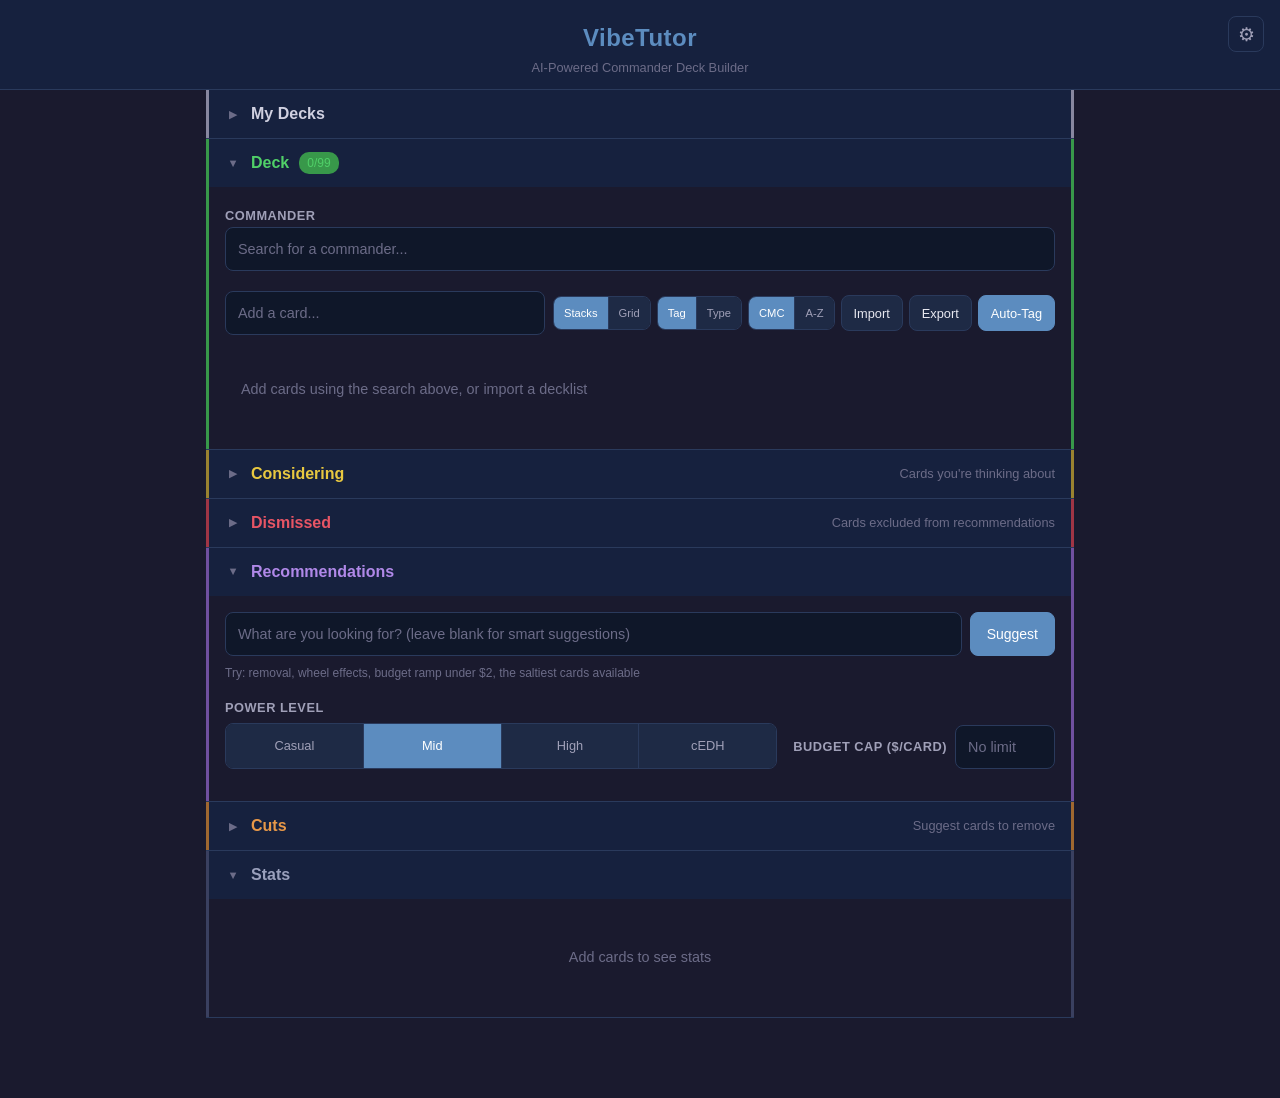
==== commit 60c5092f: "Collapse My Decks by default, give it a white/light theme My Decks panel starts collapsed and uses b" ====
--- a/docs/index.html
+++ b/docs/index.html
@@ -37,14 +37,14 @@
   <main class="sections-container">
 
     <!-- My Decks Section -->
-    <section class="section" id="section-mydecks" data-section="mydecks" data-default-expanded="true">
-      <div class="section-header" role="button" tabindex="0" aria-expanded="true" aria-controls="section-mydecks-content">
-        <span class="section-arrow">&#9660;</span>
+    <section class="section collapsed" id="section-mydecks" data-section="mydecks" data-default-expanded="false">
+      <div class="section-header" role="button" tabindex="0" aria-expanded="false" aria-controls="section-mydecks-content">
+        <span class="section-arrow">&#9654;</span>
         <span class="section-name">My Decks</span>
         <span class="section-badge" id="mydecks-badge"></span>
         <span class="section-summary" id="mydecks-summary"></span>
       </div>
-      <div class="section-content" id="section-mydecks-content">
+      <div class="section-content" id="section-mydecks-content" hidden>
         <div id="mydecks-panel"></div>
       </div>
     </section>
--- a/docs/css/style.css
+++ b/docs/css/style.css
@@ -213,7 +213,12 @@
 }
 
 /* ===== Per-Section Color Coding ===== */
-[data-section="mydecks"],
+[data-section="mydecks"] {
+  --section-content-bg: #1a1a2e;
+  --section-accent: #8888a0;
+  --section-name-color: #d0d0e0;
+}
+
 [data-section="stats"] {
   --section-content-bg: #1a1a2e;
   --section-accent: #3a4060;
